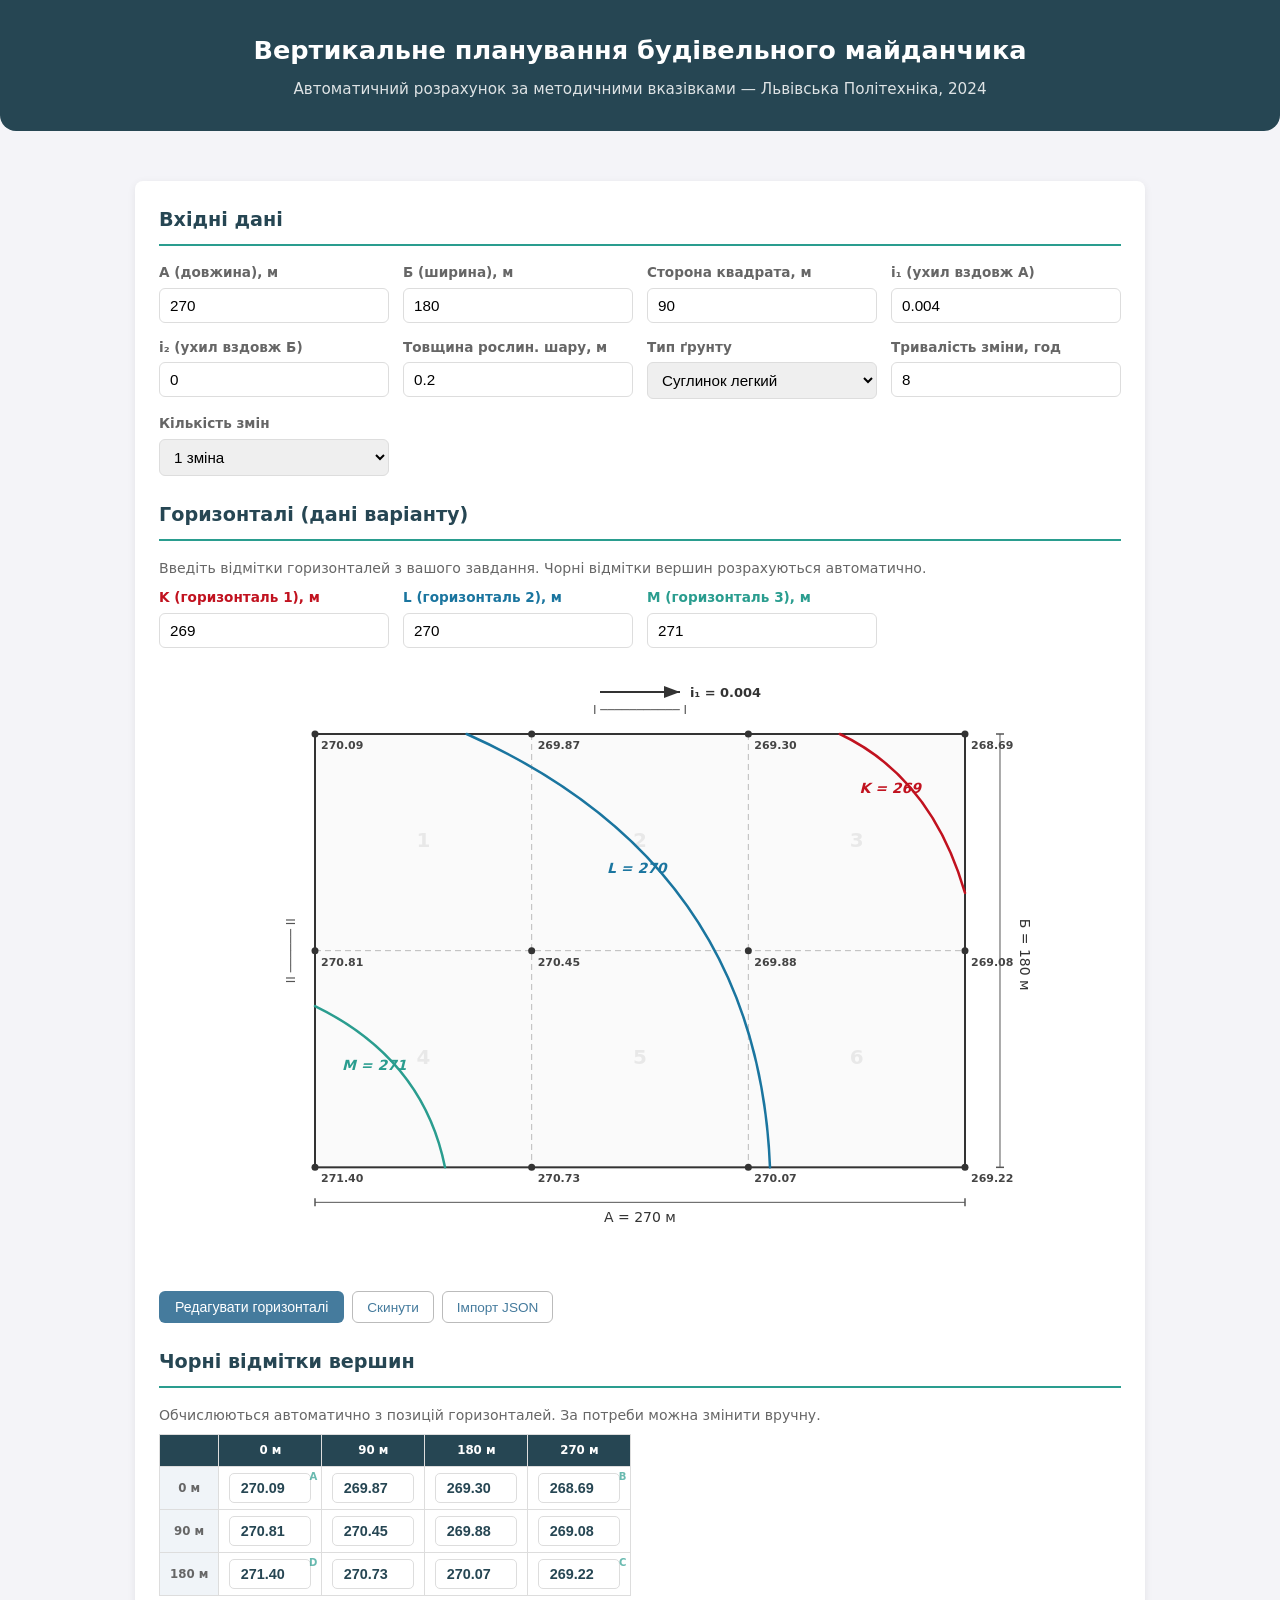
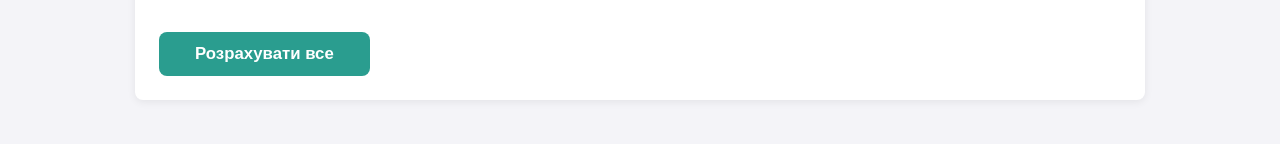
==== index.html @ c4b5b686 "Initial commit: geo project Co-Authored-By: Claude Opus 4.6 <noreply@anthropic.com>" ====
<!DOCTYPE html>
<html lang="uk">
<head>
  <meta charset="UTF-8">
  <meta name="viewport" content="width=device-width, initial-scale=1.0">
  <title>Вертикальне планування будівельного майданчика</title>
  <link rel="stylesheet" href="css/style.css">
</head>
<body>

<header>
  <h1>Вертикальне планування будівельного майданчика</h1>
  <p>Автоматичний розрахунок за методичними вказівками &mdash; Львівська Політехніка, 2024</p>
</header>

<div class="container">

  <!-- ===== Input Section ===== -->
  <div class="input-section">
    <h2>Вхідні дані</h2>

    <div class="form-grid">
      <div class="form-group">
        <label>A (довжина), м</label>
        <input type="number" id="paramA" value="270" step="10">
      </div>
      <div class="form-group">
        <label>Б (ширина), м</label>
        <input type="number" id="paramB" value="180" step="10">
      </div>
      <div class="form-group">
        <label>Сторона квадрата, м</label>
        <input type="number" id="gridSide" value="90" step="10">
      </div>
      <div class="form-group">
        <label>i₁ (ухил вздовж A)</label>
        <input type="number" id="paramI1" value="0.004" step="0.001">
      </div>
      <div class="form-group">
        <label>i₂ (ухил вздовж Б)</label>
        <input type="number" id="paramI2" value="0" step="0.001">
      </div>
      <div class="form-group">
        <label>Товщина рослин. шару, м</label>
        <input type="number" id="paramTopsoil" value="0.2" step="0.05">
      </div>
      <div class="form-group">
        <label>Тип ґрунту</label>
        <select id="paramSoil">
          <option value="topsoil">Рослинний ґрунт</option>
          <option value="sand">Пісок</option>
          <option value="sandy_loam">Супісок</option>
          <option value="loam_light" selected>Суглинок легкий</option>
          <option value="loam_heavy">Суглинок важкий</option>
          <option value="clay_soft">Глина м'яка</option>
          <option value="chernozem">Чорнозем</option>
          <option value="gravel">Гравійно-галькові</option>
          <option value="loess_soft">Лес м'який</option>
          <option value="loess_hard">Лес твердий</option>
        </select>
      </div>
      <div class="form-group">
        <label>Тривалість зміни, год</label>
        <input type="number" id="paramShiftHours" value="8" step="1">
      </div>
      <div class="form-group">
        <label>Кількість змін</label>
        <select id="paramNumShifts">
          <option value="1" selected>1 зміна</option>
          <option value="2">2 зміни</option>
        </select>
      </div>
    </div>

    <h2 style="margin-top:24px">Горизонталі (дані варіанту)</h2>
    <p style="font-size:0.88em;color:#666;margin-bottom:8px">
      Введіть відмітки горизонталей з вашого завдання. Чорні відмітки вершин розрахуються автоматично.
    </p>
    <div class="form-grid">
      <div class="form-group">
        <label style="color:#c1121f;font-weight:bold">K (горизонталь 1), м</label>
        <input type="number" id="paramK" value="269" step="0.5">
      </div>
      <div class="form-group">
        <label style="color:#1a759f;font-weight:bold">L (горизонталь 2), м</label>
        <input type="number" id="paramL" value="270" step="0.5">
      </div>
      <div class="form-group">
        <label style="color:#2a9d8f;font-weight:bold">M (горизонталь 3), м</label>
        <input type="number" id="paramM" value="271" step="0.5">
      </div>
    </div>

    <!-- Site Preview + Contour Editor -->
    <div id="previewSection" style="margin-top:16px">
      <div class="diagram-container" id="sitePreview"></div>
      <div class="contour-controls" style="margin-top:8px">
        <button id="btnEditContours" class="btn-secondary">Редагувати горизонталі</button>
        <button id="btnResetContours" class="btn-text">Скинути</button>
        <button id="btnImportContours" class="btn-text">Імпорт JSON</button>
      </div>
      <div id="contourParams" class="contour-params-panel" style="display:none"></div>
    </div>

    <h2 style="margin-top:24px">Чорні відмітки вершин</h2>
    <p style="font-size:0.88em;color:#666;margin-bottom:8px">
      Обчислюються автоматично з позицій горизонталей. За потреби можна змінити вручну.
    </p>
    <div id="vertexTableWrap">
      <!-- filled by JS -->
    </div>

    <div style="margin-top:16px">
      <button class="btn-primary" id="btnCalculate">
        Розрахувати все
      </button>
    </div>
  </div>

  <!-- ===== Results ===== -->
  <div id="results"></div>

</div>

<script src="js/calc.js"></script>
<script src="js/machines.js"></script>
<script src="js/diagram.js"></script>
<script src="js/contour-editor.js"></script>
<script src="js/schedule.js"></script>
<script src="js/app.js"></script>

</body>
</html>
---- css/style.css ----
/* style.css — Modern, clean styling for the geodesy calculator */

:root {
  --bg: #f4f4f8;
  --card-bg: #ffffff;
  --primary: #264653;
  --accent: #2a9d8f;
  --warn: #e76f51;
  --red-mark: #d62828;
  --text: #333;
  --text-light: #666;
  --border: #ddd;
  --shadow: 0 2px 8px rgba(0,0,0,0.07);
  --radius: 8px;
}

*, *::before, *::after { box-sizing: border-box; margin: 0; padding: 0; }

body {
  font-family: 'Segoe UI', system-ui, -apple-system, sans-serif;
  background: var(--bg);
  color: var(--text);
  line-height: 1.6;
}

.container { max-width: 1050px; margin: 0 auto; padding: 20px; }

header {
  background: var(--primary);
  color: #fff;
  padding: 30px 20px;
  text-align: center;
  margin-bottom: 30px;
  border-radius: 0 0 16px 16px;
}
header h1 { font-size: 1.6em; font-weight: 700; margin-bottom: 6px; }
header p { font-size: 0.95em; opacity: 0.85; }

/* Input form */
.input-section {
  background: var(--card-bg);
  border-radius: var(--radius);
  box-shadow: var(--shadow);
  padding: 24px;
  margin-bottom: 24px;
}

.input-section h2 {
  font-size: 1.2em;
  color: var(--primary);
  margin-bottom: 16px;
  padding-bottom: 8px;
  border-bottom: 2px solid var(--accent);
}

.form-grid {
  display: grid;
  grid-template-columns: repeat(auto-fill, minmax(200px, 1fr));
  gap: 14px;
}

.form-group { display: flex; flex-direction: column; gap: 4px; }
.form-group label {
  font-size: 0.85em;
  color: var(--text-light);
  font-weight: 600;
}
.form-group input, .form-group select {
  padding: 8px 10px;
  border: 1px solid var(--border);
  border-radius: 6px;
  font-size: 0.95em;
  transition: border-color 0.2s;
}
.form-group input:focus, .form-group select:focus {
  outline: none;
  border-color: var(--accent);
  box-shadow: 0 0 0 3px rgba(42,157,143,0.15);
}

.vertex-table {
  border-collapse: collapse;
  font-size: 0.9em;
}
.vertex-table th, .vertex-table td {
  border: 1px solid var(--border);
  padding: 6px 10px;
  text-align: center;
}
.vertex-table th {
  background: var(--primary);
  color: #fff;
  font-weight: 600;
  font-size: 0.82em;
}
.vertex-table .row-label {
  background: #f0f4f8;
  font-size: 0.82em;
  color: var(--text-light);
  white-space: nowrap;
}
.vertex-table td { position: relative; }
.vertex-table .bmark-input {
  width: 82px;
  padding: 6px 8px;
  border: 1px solid var(--border);
  border-radius: 5px;
  text-align: center;
  font-size: 1em;
  font-weight: 600;
  color: var(--primary);
}
.vertex-table .bmark-input:focus {
  outline: none;
  border-color: var(--accent);
  box-shadow: 0 0 0 3px rgba(42,157,143,0.15);
}
.corner-label {
  position: absolute;
  top: 2px;
  right: 4px;
  font-size: 0.7em;
  font-weight: 700;
  color: var(--accent);
  opacity: 0.7;
}

.btn-primary {
  display: inline-block;
  padding: 12px 36px;
  background: var(--accent);
  color: #fff;
  border: none;
  border-radius: 8px;
  font-size: 1.05em;
  font-weight: 700;
  cursor: pointer;
  transition: background 0.2s, transform 0.1s;
  margin-top: 20px;
}
.btn-primary:hover { background: #238b80; }
.btn-primary:active { transform: scale(0.98); }

/* Step sections */
.step-section {
  background: var(--card-bg);
  border-radius: var(--radius);
  box-shadow: var(--shadow);
  margin-bottom: 20px;
  overflow: hidden;
}

.step-header {
  display: flex;
  align-items: center;
  gap: 12px;
  padding: 16px 20px;
  cursor: pointer;
  user-select: none;
  transition: background 0.2s;
}
.step-header:hover { background: #f0f7f5; }

.step-number {
  display: inline-flex;
  align-items: center;
  justify-content: center;
  width: 32px;
  height: 32px;
  border-radius: 50%;
  background: var(--accent);
  color: #fff;
  font-weight: 700;
  font-size: 0.95em;
  flex-shrink: 0;
}

.step-title {
  font-size: 1.05em;
  font-weight: 600;
  color: var(--primary);
  flex: 1;
}

.step-toggle {
  font-size: 1.2em;
  color: var(--text-light);
  transition: transform 0.3s;
}
.step-section.open .step-toggle { transform: rotate(180deg); }

.step-body {
  max-height: 0;
  overflow: hidden;
  transition: max-height 0.4s ease;
}
.step-section.open .step-body { max-height: 8000px; }

.step-content { padding: 0 20px 20px; }

/* Formula display */
.formula-block {
  background: #f0f4f8;
  border-left: 4px solid var(--accent);
  padding: 12px 16px;
  margin: 12px 0;
  border-radius: 0 6px 6px 0;
  font-family: 'Cambria Math', 'Times New Roman', serif;
  font-size: 1.05em;
  overflow-x: auto;
}
.formula-block .label {
  display: block;
  font-size: 0.82em;
  color: var(--text-light);
  font-family: 'Segoe UI', sans-serif;
  margin-bottom: 4px;
}
.formula-sub {
  background: #e8f5e9;
  border-left: 4px solid #4caf50;
  padding: 10px 14px;
  margin: 8px 0;
  border-radius: 0 6px 6px 0;
  font-family: 'Courier New', monospace;
  font-size: 0.92em;
  white-space: pre-wrap;
  word-break: break-word;
}
.formula-result {
  font-weight: 700;
  color: var(--primary);
  font-size: 1.1em;
  margin: 8px 0;
}

/* Data tables */
.data-table {
  width: 100%;
  border-collapse: collapse;
  margin: 12px 0;
  font-size: 0.88em;
}
.data-table th {
  background: var(--primary);
  color: #fff;
  padding: 8px 10px;
  text-align: center;
  font-weight: 600;
}
.data-table td {
  border: 1px solid var(--border);
  padding: 6px 10px;
  text-align: center;
}
.data-table tr:nth-child(even) { background: #f8f9fa; }
.data-table tr:hover { background: #e8f0f2; }
.data-table .total-row { font-weight: 700; background: #e0f2f1 !important; }
.data-table .highlight { color: var(--accent); font-weight: 700; }
.data-table .negative { color: var(--warn); }
.data-table .positive { color: var(--accent); }

/* SVG containers */
.diagram-container {
  margin: 16px 0;
  text-align: center;
  overflow-x: auto;
}

/* Comparison highlight */
.variant-winner {
  background: #e8f5e9 !important;
  border: 2px solid #4caf50;
  border-radius: 6px;
}

/* Machine selector */
.machine-select-grid {
  display: grid;
  grid-template-columns: repeat(auto-fill, minmax(280px, 1fr));
  gap: 12px;
  margin: 12px 0;
}
.machine-card {
  border: 1px solid var(--border);
  border-radius: 6px;
  padding: 12px;
  cursor: pointer;
  transition: border-color 0.2s, box-shadow 0.2s;
}
.machine-card:hover { border-color: var(--accent); box-shadow: 0 2px 8px rgba(42,157,143,0.15); }
.machine-card.selected { border-color: var(--accent); background: #e0f7f4; }
.machine-card h4 { font-size: 0.95em; margin-bottom: 4px; color: var(--primary); }
.machine-card p { font-size: 0.82em; color: var(--text-light); }

.note-box {
  background: #fff3cd;
  border: 1px solid #ffc107;
  border-radius: 6px;
  padding: 10px 14px;
  margin: 10px 0;
  font-size: 0.9em;
}

.success-box {
  background: #d4edda;
  border: 1px solid #28a745;
  border-radius: 6px;
  padding: 10px 14px;
  margin: 10px 0;
  font-size: 0.9em;
  color: #155724;
}

/* ===== Contour Editor ===== */
.contour-controls {
  display: flex;
  gap: 8px;
  flex-wrap: wrap;
  margin-bottom: 12px;
}

.btn-secondary {
  background: #457b9d;
  color: #fff;
  border: none;
  padding: 8px 16px;
  border-radius: 6px;
  cursor: pointer;
  font-size: 0.88em;
  transition: background 0.2s;
}
.btn-secondary:hover { background: #1d3557; }

.btn-text {
  background: none;
  color: #457b9d;
  border: 1px solid #bbb;
  padding: 7px 14px;
  border-radius: 6px;
  cursor: pointer;
  font-size: 0.85em;
  transition: all 0.2s;
}
.btn-text:hover { border-color: #457b9d; background: #f0f5fa; }

.contour-params-panel {
  background: #f8f9fa;
  border: 1px solid #dee2e6;
  border-radius: 8px;
  padding: 12px 16px;
  margin-top: 12px;
}

.contour-editor-layer circle,
.contour-editor-layer polygon {
  filter: drop-shadow(0 1px 2px rgba(0,0,0,0.25));
}

/* Responsive */
@media (max-width: 700px) {
  .container { padding: 10px; }
  .form-grid { grid-template-columns: 1fr 1fr; }
  header h1 { font-size: 1.2em; }
}

/* Print */
@media print {
  body { background: #fff; }
  .container { max-width: none; }
  header { background: #264653; -webkit-print-color-adjust: exact; print-color-adjust: exact; }
  .step-body { max-height: none !important; overflow: visible; }
  .btn-primary { display: none; }
  .input-section, .step-section { box-shadow: none; break-inside: avoid; }
}
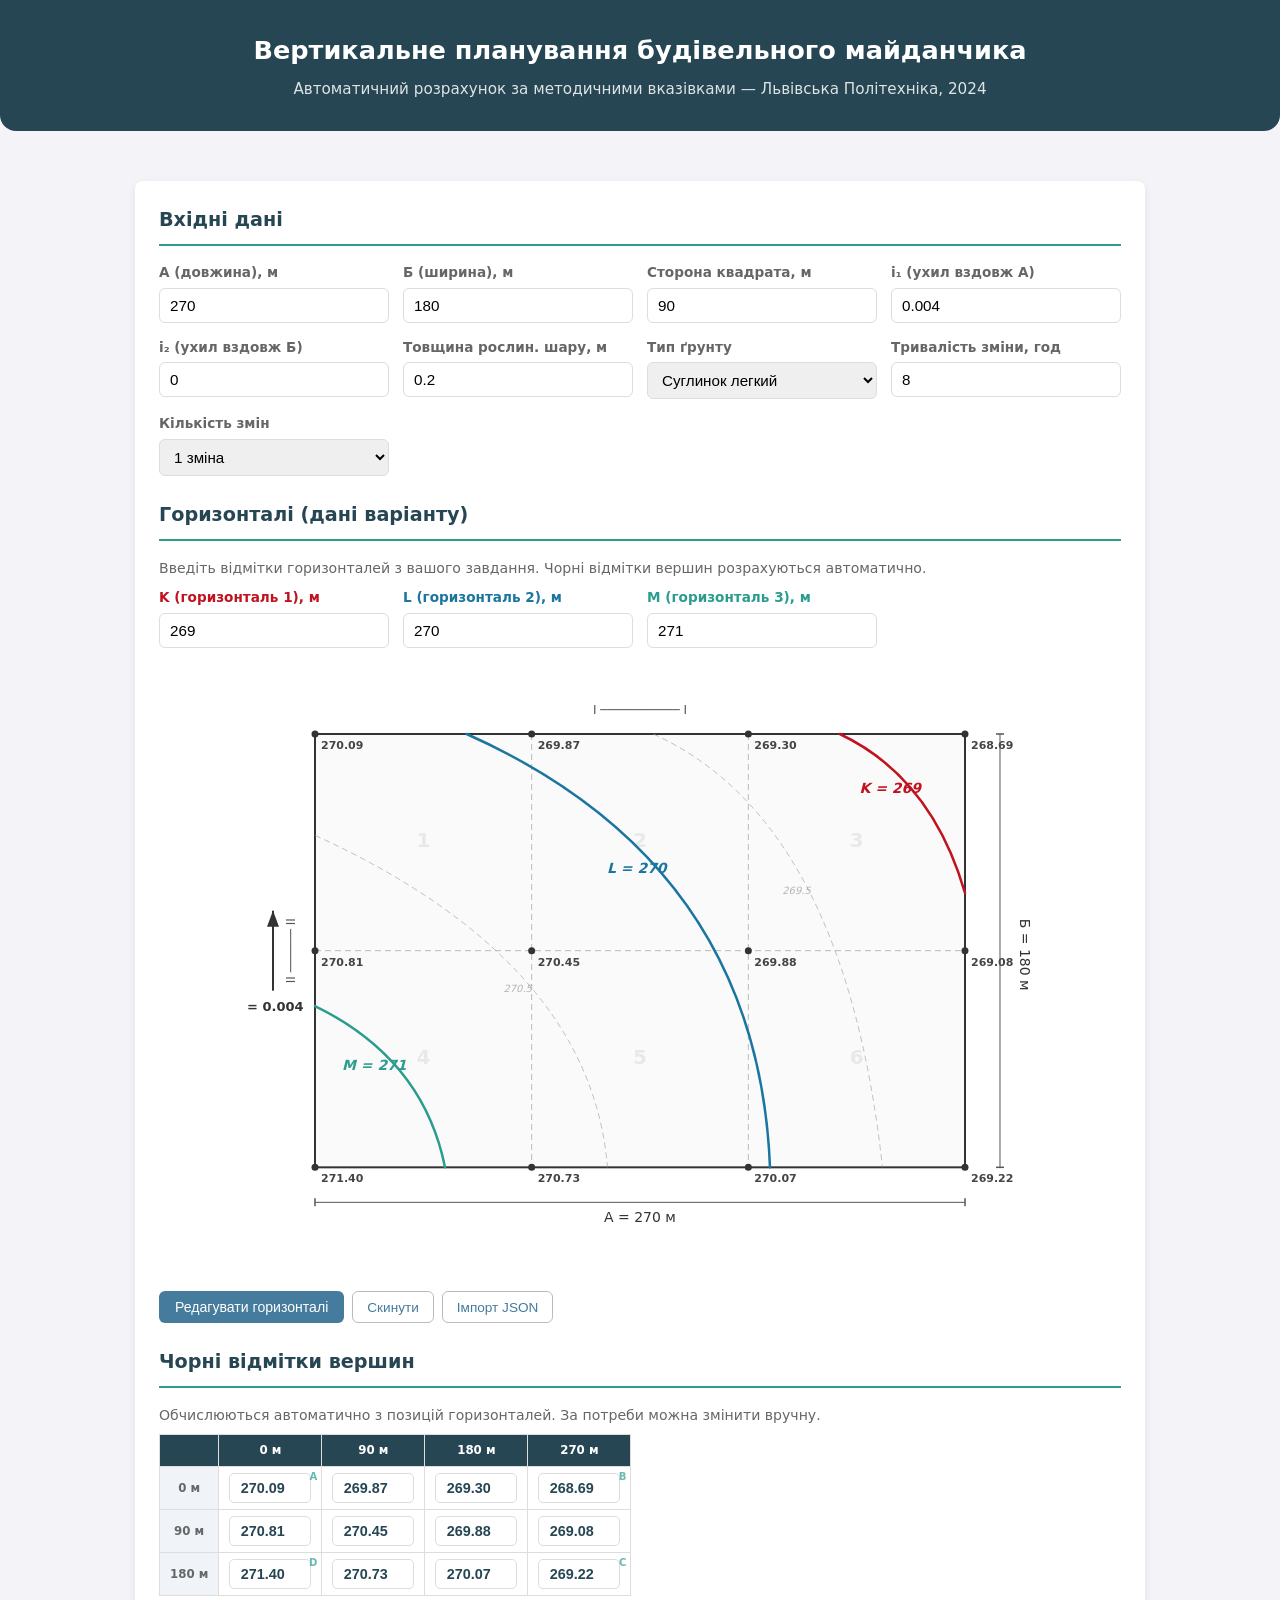
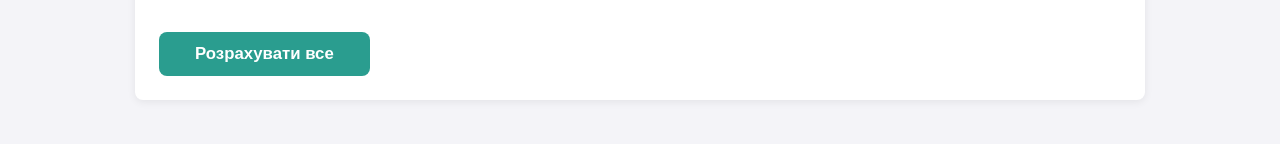
==== commit 8ced38dd: "PDF download added" ====
--- a/index.html
+++ b/index.html
@@ -1,133 +1,140 @@
 <!DOCTYPE html>
 <html lang="uk">
+
 <head>
   <meta charset="UTF-8">
   <meta name="viewport" content="width=device-width, initial-scale=1.0">
   <title>Вертикальне планування будівельного майданчика</title>
   <link rel="stylesheet" href="css/style.css">
 </head>
+
 <body>
 
-<header>
-  <h1>Вертикальне планування будівельного майданчика</h1>
-  <p>Автоматичний розрахунок за методичними вказівками &mdash; Львівська Політехніка, 2024</p>
-</header>
+  <header>
+    <h1>Вертикальне планування будівельного майданчика</h1>
+    <p>Автоматичний розрахунок за методичними вказівками &mdash; Львівська Політехніка, 2024</p>
+  </header>
 
-<div class="container">
+  <div class="container">
 
-  <!-- ===== Input Section ===== -->
-  <div class="input-section">
-    <h2>Вхідні дані</h2>
+    <!-- ===== Input Section ===== -->
+    <div class="input-section">
+      <h2>Вхідні дані</h2>
 
-    <div class="form-grid">
-      <div class="form-group">
-        <label>A (довжина), м</label>
-        <input type="number" id="paramA" value="270" step="10">
+      <div class="form-grid">
+        <div class="form-group">
+          <label>A (довжина), м</label>
+          <input type="number" id="paramA" value="270" step="10">
+        </div>
+        <div class="form-group">
+          <label>Б (ширина), м</label>
+          <input type="number" id="paramB" value="180" step="10">
+        </div>
+        <div class="form-group">
+          <label>Сторона квадрата, м</label>
+          <input type="number" id="gridSide" value="90" step="10">
+        </div>
+        <div class="form-group">
+          <label>i₁ (ухил вздовж A)</label>
+          <input type="number" id="paramI1" value="0.004" step="0.001">
+        </div>
+        <div class="form-group">
+          <label>i₂ (ухил вздовж Б)</label>
+          <input type="number" id="paramI2" value="0" step="0.001">
+        </div>
+        <div class="form-group">
+          <label>Товщина рослин. шару, м</label>
+          <input type="number" id="paramTopsoil" value="0.2" step="0.05">
+        </div>
+        <div class="form-group">
+          <label>Тип ґрунту</label>
+          <select id="paramSoil">
+            <option value="topsoil">Рослинний ґрунт</option>
+            <option value="sand">Пісок</option>
+            <option value="sandy_loam">Супісок</option>
+            <option value="loam_light" selected>Суглинок легкий</option>
+            <option value="loam_heavy">Суглинок важкий</option>
+            <option value="clay_soft">Глина м'яка</option>
+            <option value="chernozem">Чорнозем</option>
+            <option value="gravel">Гравійно-галькові</option>
+            <option value="loess_soft">Лес м'який</option>
+            <option value="loess_hard">Лес твердий</option>
+          </select>
+        </div>
+        <div class="form-group">
+          <label>Тривалість зміни, год</label>
+          <input type="number" id="paramShiftHours" value="8" step="1">
+        </div>
+        <div class="form-group">
+          <label>Кількість змін</label>
+          <select id="paramNumShifts">
+            <option value="1" selected>1 зміна</option>
+            <option value="2">2 зміни</option>
+          </select>
+        </div>
       </div>
-      <div class="form-group">
-        <label>Б (ширина), м</label>
-        <input type="number" id="paramB" value="180" step="10">
+
+      <h2 style="margin-top:24px">Горизонталі (дані варіанту)</h2>
+      <p style="font-size:0.88em;color:#666;margin-bottom:8px">
+        Введіть відмітки горизонталей з вашого завдання. Чорні відмітки вершин розрахуються автоматично.
+      </p>
+      <div class="form-grid">
+        <div class="form-group">
+          <label style="color:#c1121f;font-weight:bold">K (горизонталь 1), м</label>
+          <input type="number" id="paramK" value="269" step="0.5">
+        </div>
+        <div class="form-group">
+          <label style="color:#1a759f;font-weight:bold">L (горизонталь 2), м</label>
+          <input type="number" id="paramL" value="270" step="0.5">
+        </div>
+        <div class="form-group">
+          <label style="color:#2a9d8f;font-weight:bold">M (горизонталь 3), м</label>
+          <input type="number" id="paramM" value="271" step="0.5">
+        </div>
       </div>
-      <div class="form-group">
-        <label>Сторона квадрата, м</label>
-        <input type="number" id="gridSide" value="90" step="10">
+
+      <!-- Site Preview + Contour Editor -->
+      <div id="previewSection" style="margin-top:16px">
+        <div class="diagram-container" id="sitePreview"></div>
+        <div class="contour-controls" style="margin-top:8px">
+          <button id="btnEditContours" class="btn-secondary">Редагувати горизонталі</button>
+          <button id="btnResetContours" class="btn-text">Скинути</button>
+          <button id="btnImportContours" class="btn-text">Імпорт JSON</button>
+        </div>
+        <div id="contourParams" class="contour-params-panel" style="display:none"></div>
       </div>
-      <div class="form-group">
-        <label>i₁ (ухил вздовж A)</label>
-        <input type="number" id="paramI1" value="0.004" step="0.001">
+
+      <h2 style="margin-top:24px">Чорні відмітки вершин</h2>
+      <p style="font-size:0.88em;color:#666;margin-bottom:8px">
+        Обчислюються автоматично з позицій горизонталей. За потреби можна змінити вручну.
+      </p>
+      <div id="vertexTableWrap">
+        <!-- filled by JS -->
       </div>
-      <div class="form-group">
-        <label>i₂ (ухил вздовж Б)</label>
-        <input type="number" id="paramI2" value="0" step="0.001">
-      </div>
-      <div class="form-group">
-        <label>Товщина рослин. шару, м</label>
-        <input type="number" id="paramTopsoil" value="0.2" step="0.05">
-      </div>
-      <div class="form-group">
-        <label>Тип ґрунту</label>
-        <select id="paramSoil">
-          <option value="topsoil">Рослинний ґрунт</option>
-          <option value="sand">Пісок</option>
-          <option value="sandy_loam">Супісок</option>
-          <option value="loam_light" selected>Суглинок легкий</option>
-          <option value="loam_heavy">Суглинок важкий</option>
-          <option value="clay_soft">Глина м'яка</option>
-          <option value="chernozem">Чорнозем</option>
-          <option value="gravel">Гравійно-галькові</option>
-          <option value="loess_soft">Лес м'який</option>
-          <option value="loess_hard">Лес твердий</option>
-        </select>
-      </div>
-      <div class="form-group">
-        <label>Тривалість зміни, год</label>
-        <input type="number" id="paramShiftHours" value="8" step="1">
-      </div>
-      <div class="form-group">
-        <label>Кількість змін</label>
-        <select id="paramNumShifts">
-          <option value="1" selected>1 зміна</option>
-          <option value="2">2 зміни</option>
-        </select>
+
+      <div style="margin-top:16px; display:flex; gap: 16px; flex-wrap: wrap;">
+        <button class="btn-primary" id="btnCalculate">
+          Розрахувати все
+        </button>
+        <button class="btn-secondary" id="btnPreviewPdf"
+          style="display:none; background-color: #2a9d8f; border-color: #2a9d8f; color: white;">
+          📄 Превью PDF
+        </button>
       </div>
     </div>
 
-    <h2 style="margin-top:24px">Горизонталі (дані варіанту)</h2>
-    <p style="font-size:0.88em;color:#666;margin-bottom:8px">
-      Введіть відмітки горизонталей з вашого завдання. Чорні відмітки вершин розрахуються автоматично.
-    </p>
-    <div class="form-grid">
-      <div class="form-group">
-        <label style="color:#c1121f;font-weight:bold">K (горизонталь 1), м</label>
-        <input type="number" id="paramK" value="269" step="0.5">
-      </div>
-      <div class="form-group">
-        <label style="color:#1a759f;font-weight:bold">L (горизонталь 2), м</label>
-        <input type="number" id="paramL" value="270" step="0.5">
-      </div>
-      <div class="form-group">
-        <label style="color:#2a9d8f;font-weight:bold">M (горизонталь 3), м</label>
-        <input type="number" id="paramM" value="271" step="0.5">
-      </div>
-    </div>
+    <!-- ===== Results ===== -->
+    <div id="results"></div>
 
-    <!-- Site Preview + Contour Editor -->
-    <div id="previewSection" style="margin-top:16px">
-      <div class="diagram-container" id="sitePreview"></div>
-      <div class="contour-controls" style="margin-top:8px">
-        <button id="btnEditContours" class="btn-secondary">Редагувати горизонталі</button>
-        <button id="btnResetContours" class="btn-text">Скинути</button>
-        <button id="btnImportContours" class="btn-text">Імпорт JSON</button>
-      </div>
-      <div id="contourParams" class="contour-params-panel" style="display:none"></div>
-    </div>
-
-    <h2 style="margin-top:24px">Чорні відмітки вершин</h2>
-    <p style="font-size:0.88em;color:#666;margin-bottom:8px">
-      Обчислюються автоматично з позицій горизонталей. За потреби можна змінити вручну.
-    </p>
-    <div id="vertexTableWrap">
-      <!-- filled by JS -->
-    </div>
-
-    <div style="margin-top:16px">
-      <button class="btn-primary" id="btnCalculate">
-        Розрахувати все
-      </button>
-    </div>
   </div>
 
-  <!-- ===== Results ===== -->
-  <div id="results"></div>
-
-</div>
-
-<script src="js/calc.js"></script>
-<script src="js/machines.js"></script>
-<script src="js/diagram.js"></script>
-<script src="js/contour-editor.js"></script>
-<script src="js/schedule.js"></script>
-<script src="js/app.js"></script>
+  <script src="js/calc.js"></script>
+  <script src="js/machines.js"></script>
+  <script src="js/diagram.js"></script>
+  <script src="js/contour-editor.js"></script>
+  <script src="js/schedule.js"></script>
+  <script src="js/app.js"></script>
 
 </body>
-</html>
+
+</html>
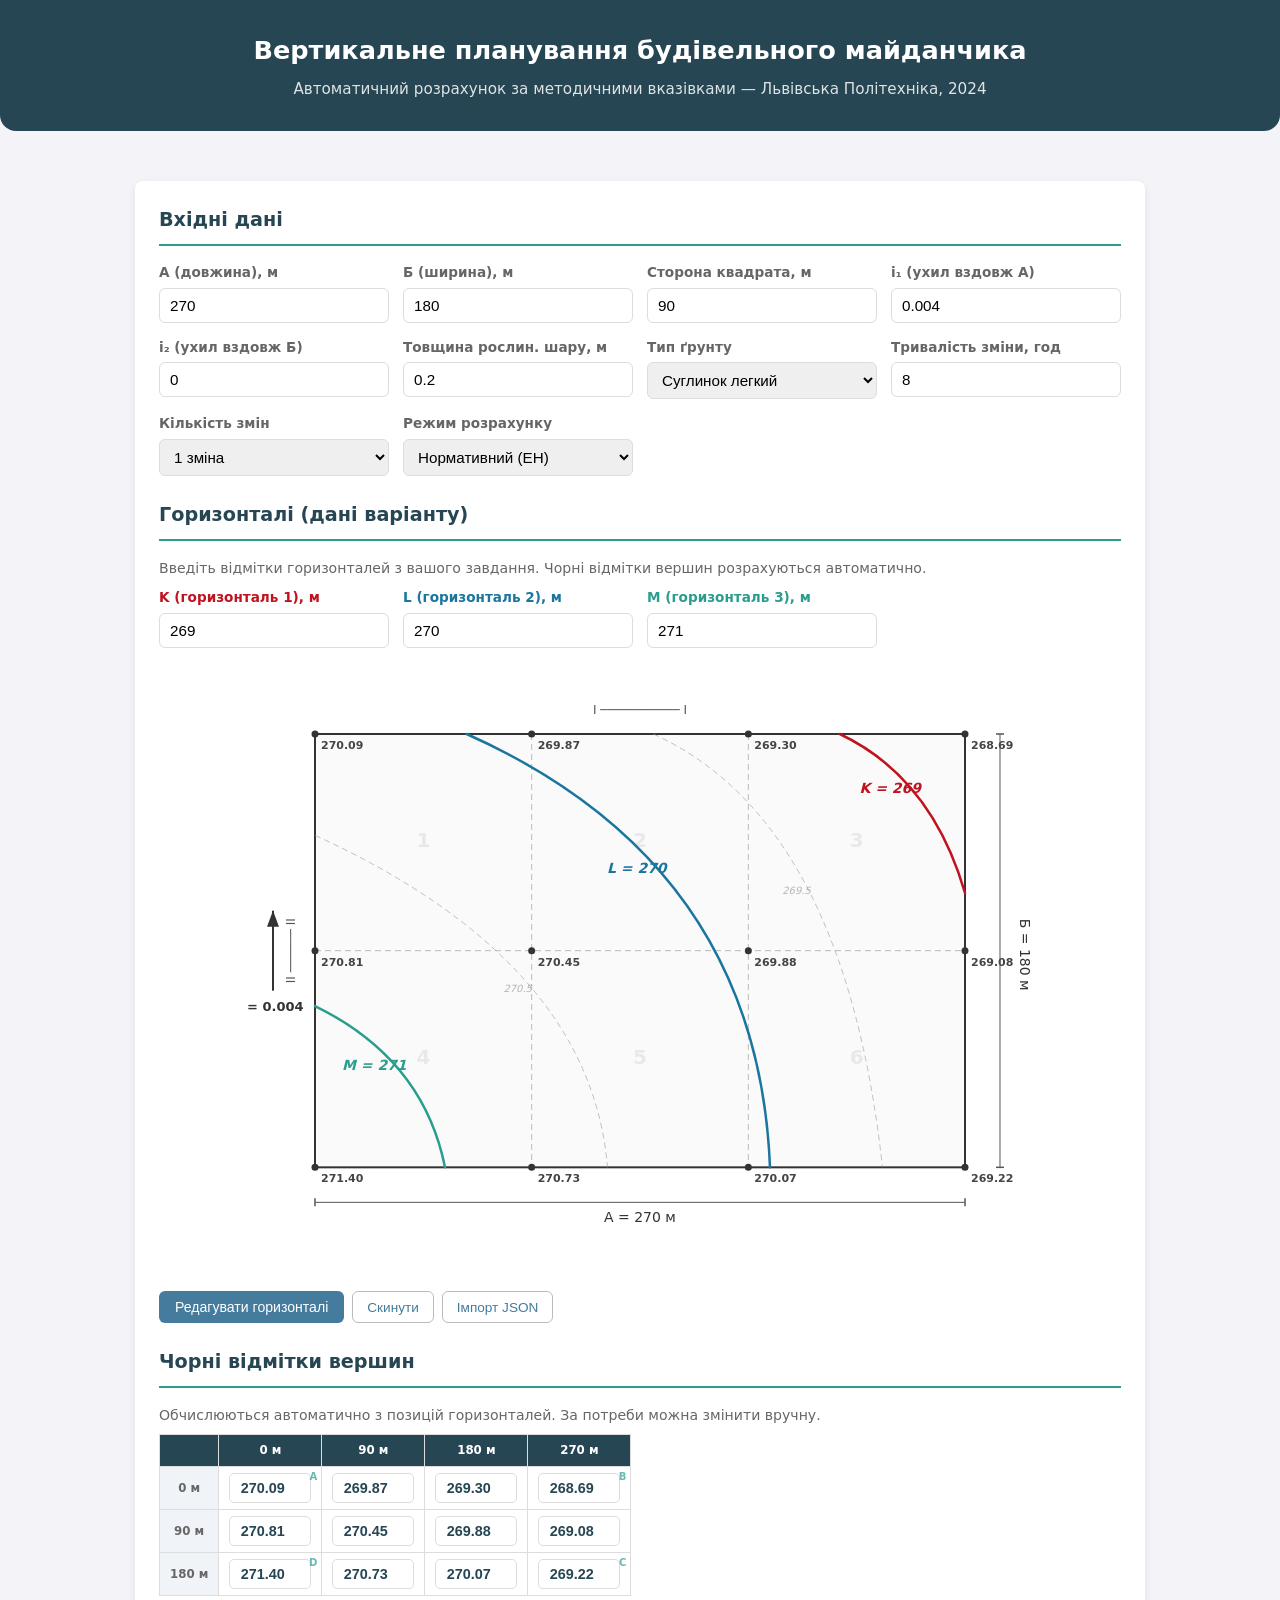
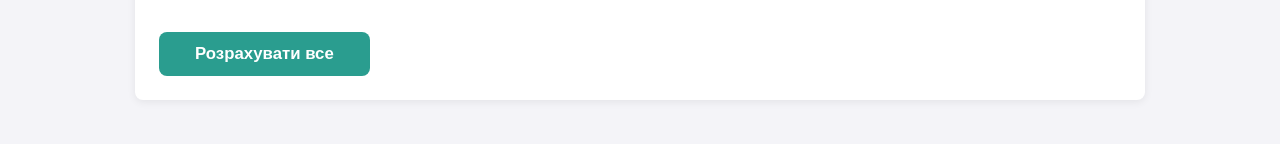
==== commit a437d829: "Update preview layout and export content" ====
--- a/index.html
+++ b/index.html
@@ -72,6 +72,13 @@
             <option value="2">2 зміни</option>
           </select>
         </div>
+        <div class="form-group">
+          <label>Режим розрахунку</label>
+          <select id="paramCalcMode">
+            <option value="normative" selected>Нормативний (ЕН)</option>
+            <option value="production">Експлуатаційний</option>
+          </select>
+        </div>
       </div>
 
       <h2 style="margin-top:24px">Горизонталі (дані варіанту)</h2>
@@ -130,6 +137,7 @@
 
   <script src="js/calc.js"></script>
   <script src="js/machines.js"></script>
+  <script src="js/en-norms.js"></script>
   <script src="js/diagram.js"></script>
   <script src="js/contour-editor.js"></script>
   <script src="js/schedule.js"></script>
@@ -137,4 +145,4 @@
 
 </body>
 
-</html>+</html>
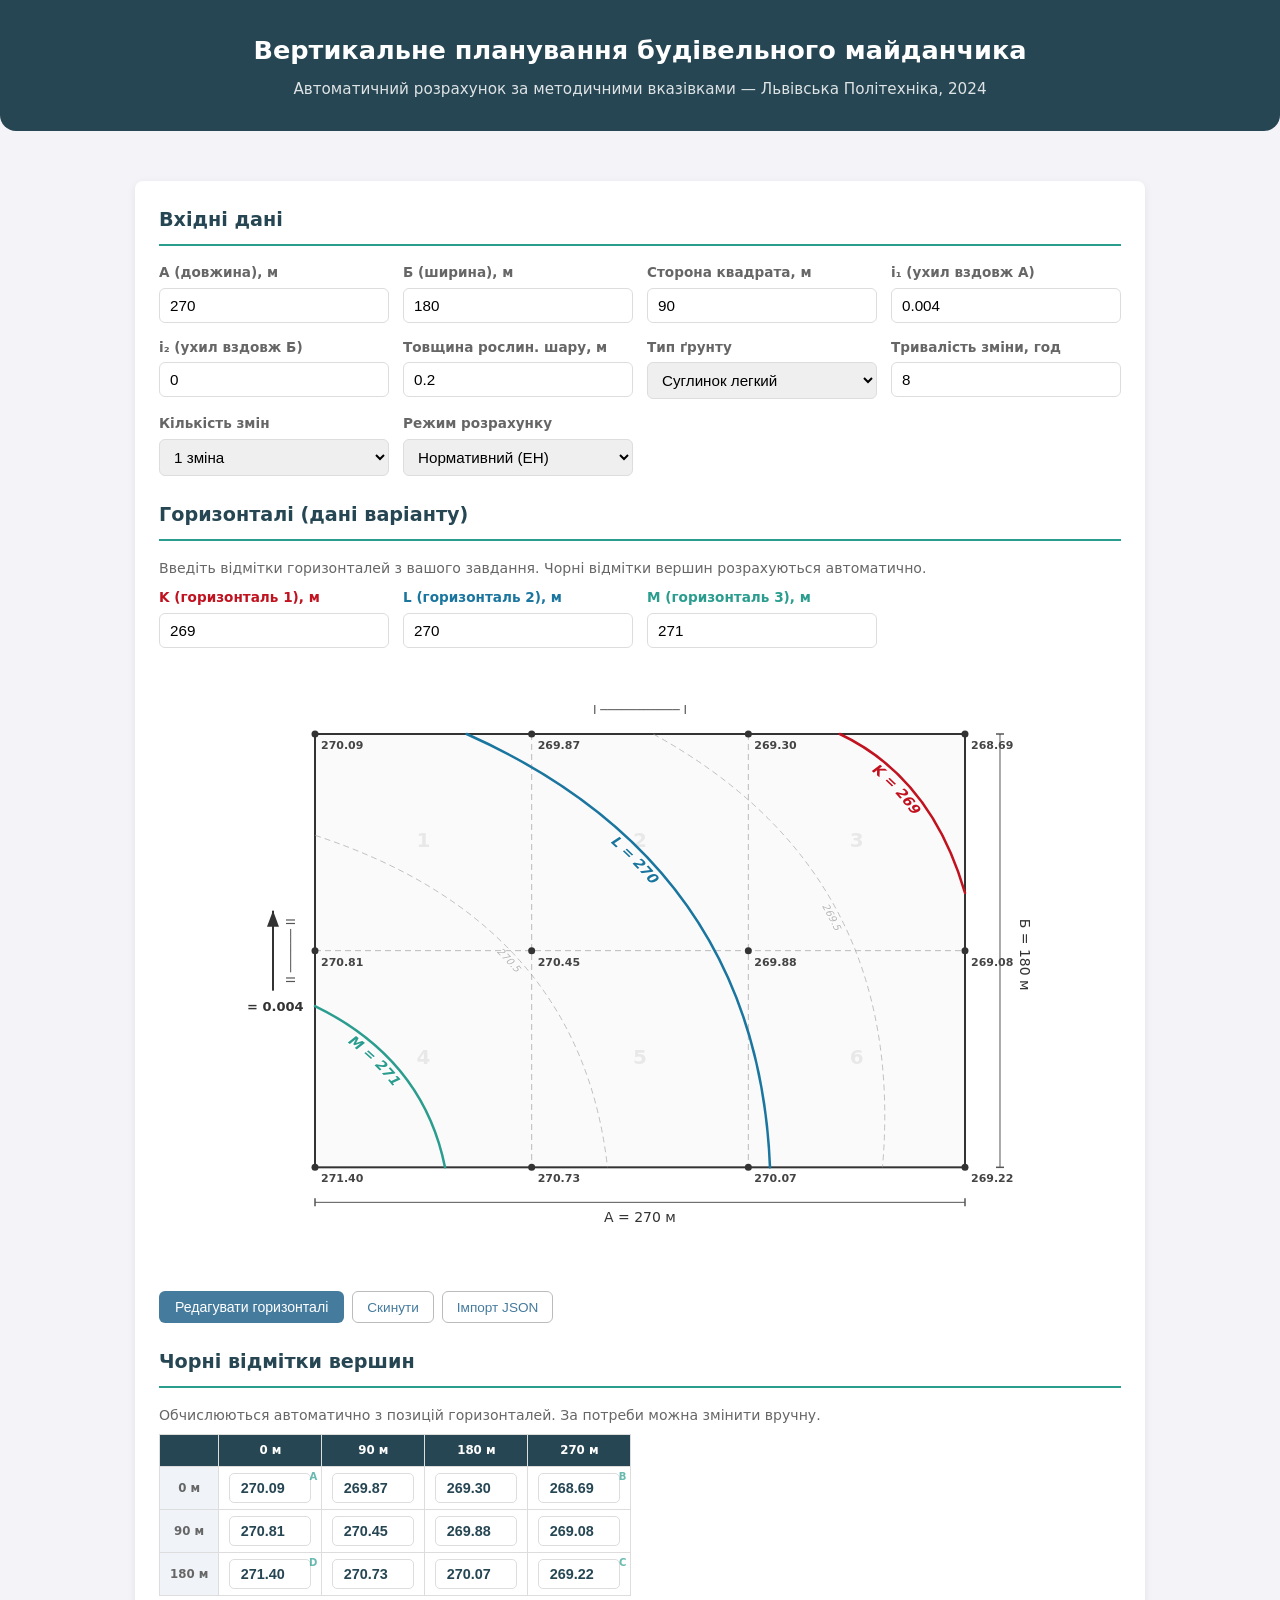
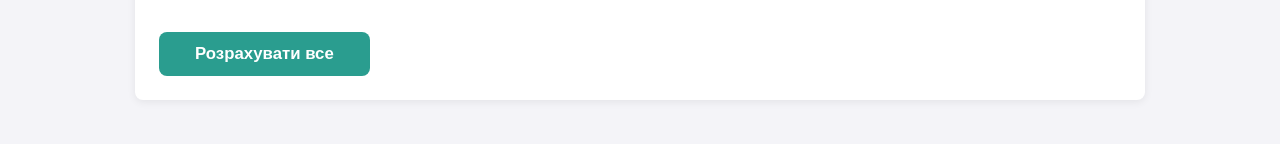
==== commit 6ec3ca12: "Add separate A3 graphic preview" ====
--- a/index.html
+++ b/index.html
@@ -125,7 +125,11 @@
         </button>
         <button class="btn-secondary" id="btnPreviewPdf"
           style="display:none; background-color: #2a9d8f; border-color: #2a9d8f; color: white;">
-          📄 Превью PDF
+          📄 Прев'ю PDF
+        </button>
+        <button class="btn-secondary" id="btnPreviewGraphic"
+          style="display:none; background-color: #264653; border-color: #264653; color: white;">
+          🗊 Прев'ю графічної роботи
         </button>
       </div>
     </div>
